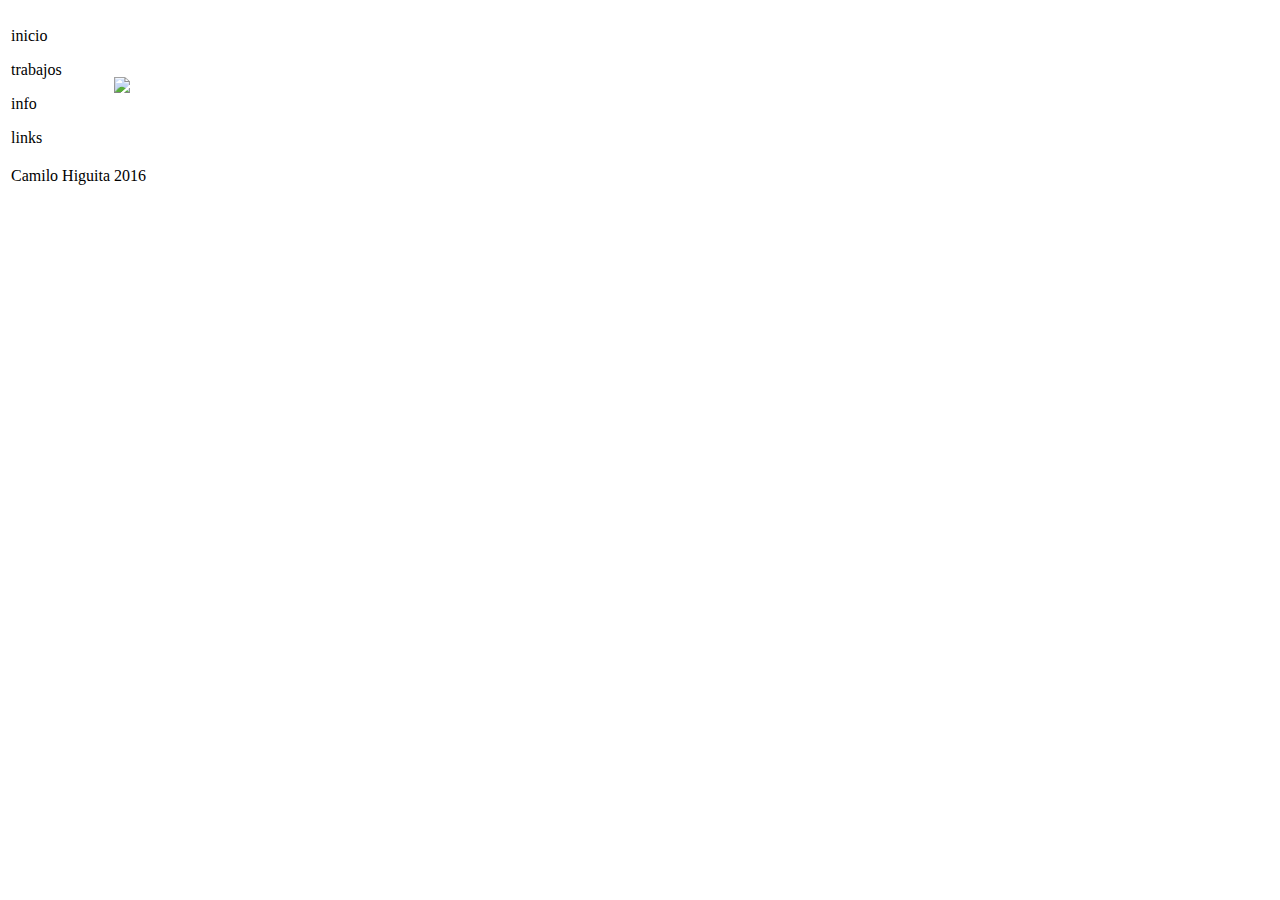
==== index.html @ 1ae66495 "Started home page" ====
<!DOCTYPE html>
<html>
<head>
<title>Camilo Higuita</title>
<link type="text/css" rel="stylesheet" href="stylesheet.css"/>
</head>

<body>
    <div class="main-page">
        <table>
          <tr>
            <td class="sidebar_column"><!--here the sidebar-->
                <div class="sidebar">
                    <p>inicio</p>
                    <p>trabajos</p>
                    <p>info</p>
                    <p>links</p>                    
                </div>
            </td>
            <td class="test">
                <div class="img">
                    <img src="http://payload385.cargocollective.com/1/19/621419/10009710/a-11_2557.jpg"/>
                </div>
            </td><!--here the content area-->
          </tr>
            <tr  class="bottom">
                <td colspan="2" >Camilo Higuita 2016</td>
            </tr>
        </table>
    </div>
</body>
</html>
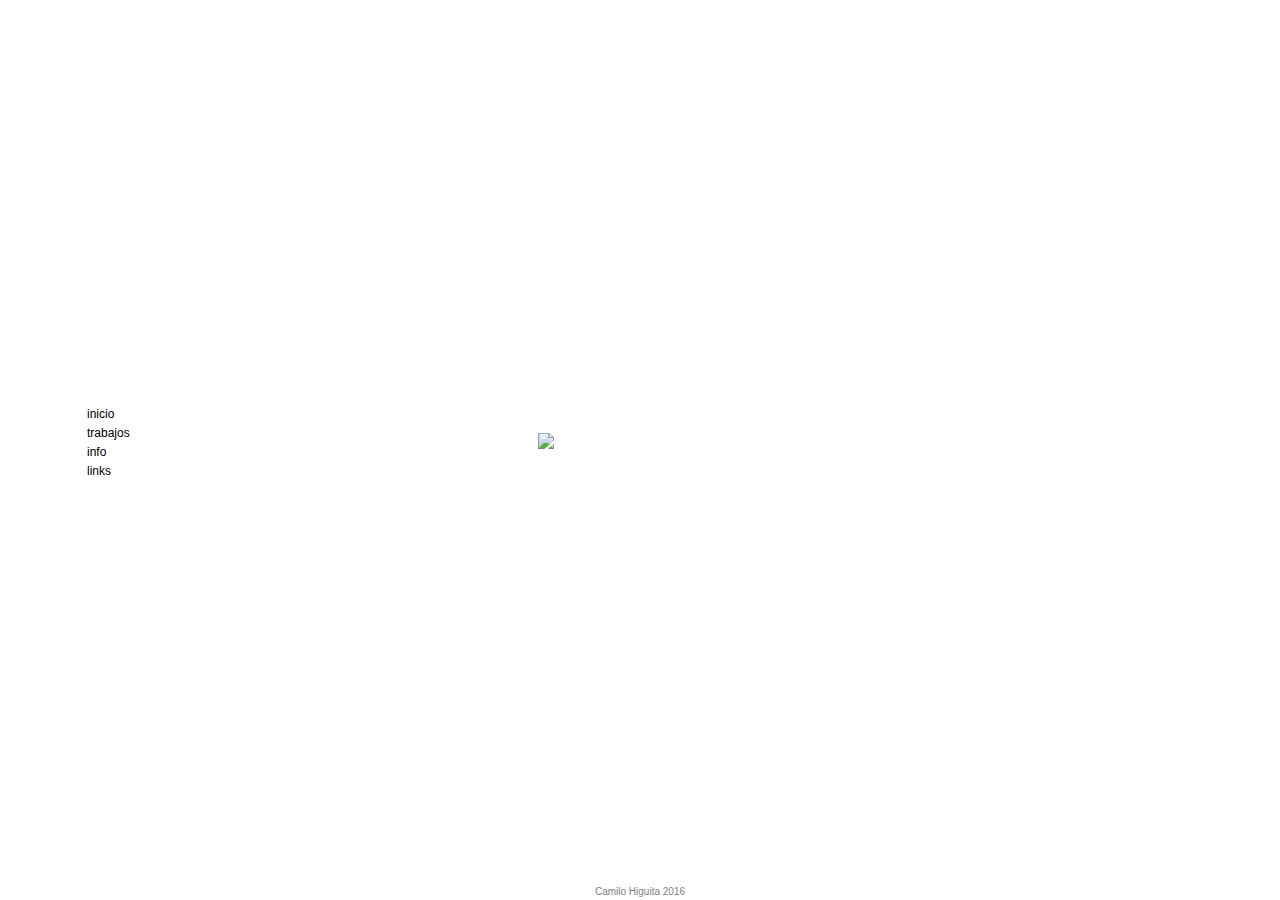
==== commit bdabf62d: "update to take style" ====
--- a/index.html
+++ b/index.html
@@ -2,7 +2,7 @@
 <html>
 <head>
 <title>Camilo Higuita</title>
-<link type="text/css" rel="stylesheet" href="stylesheet.css"/>
+<link type="text/css" rel="stylesheet" href="stylesheets/stylesheet.css"/>
 </head>
 
 <body>
--- a/stylesheets/stylesheet.css
+++ b/stylesheets/stylesheet.css
@@ -0,0 +1,78 @@
+*
+{
+   
+     box-sizing: border-box;
+}
+body, html {
+margin: 0px;
+padding: 0px;
+width: 100%;
+height:100%;
+}
+
+body {
+
+color: #000000;
+font-family: Arial, Helvetica, sans-serif;
+font-size: 12px;
+  
+
+}
+.main-page{
+width: 100%;
+height:100%;
+}
+table
+{    
+   width: 100%;
+height:100%;
+}
+.test{
+width: 80%;
+height:100%;
+}
+/*.sidebar_column
+{
+position:fixed;
+}*/
+/*table,
+td{
+border: 1px dashed green;
+}*/
+.sidebar_column
+{
+padding:80px;
+}
+.sidebar
+{
+    font-family:Helvetica;
+    font-size: 12px;
+}
+.sidebar p
+{
+	padding:0px;
+	margin:5px;
+}
+.bottom{
+text-align:center;
+color:gray;
+font-size:10px;
+}
+/*.img:hover {
+-webkit-transform:scale(1.2); transform:scale(1.2);
+}*/
+.img
+{
+display: block;
+    margin-left: auto;
+    margin-right: auto;
+  max-width: 500px;
+  padding:20px;
+}
+
+.img img{
+max-width: 100%;
+height: auto;
+width: auto\9; 
+
+}
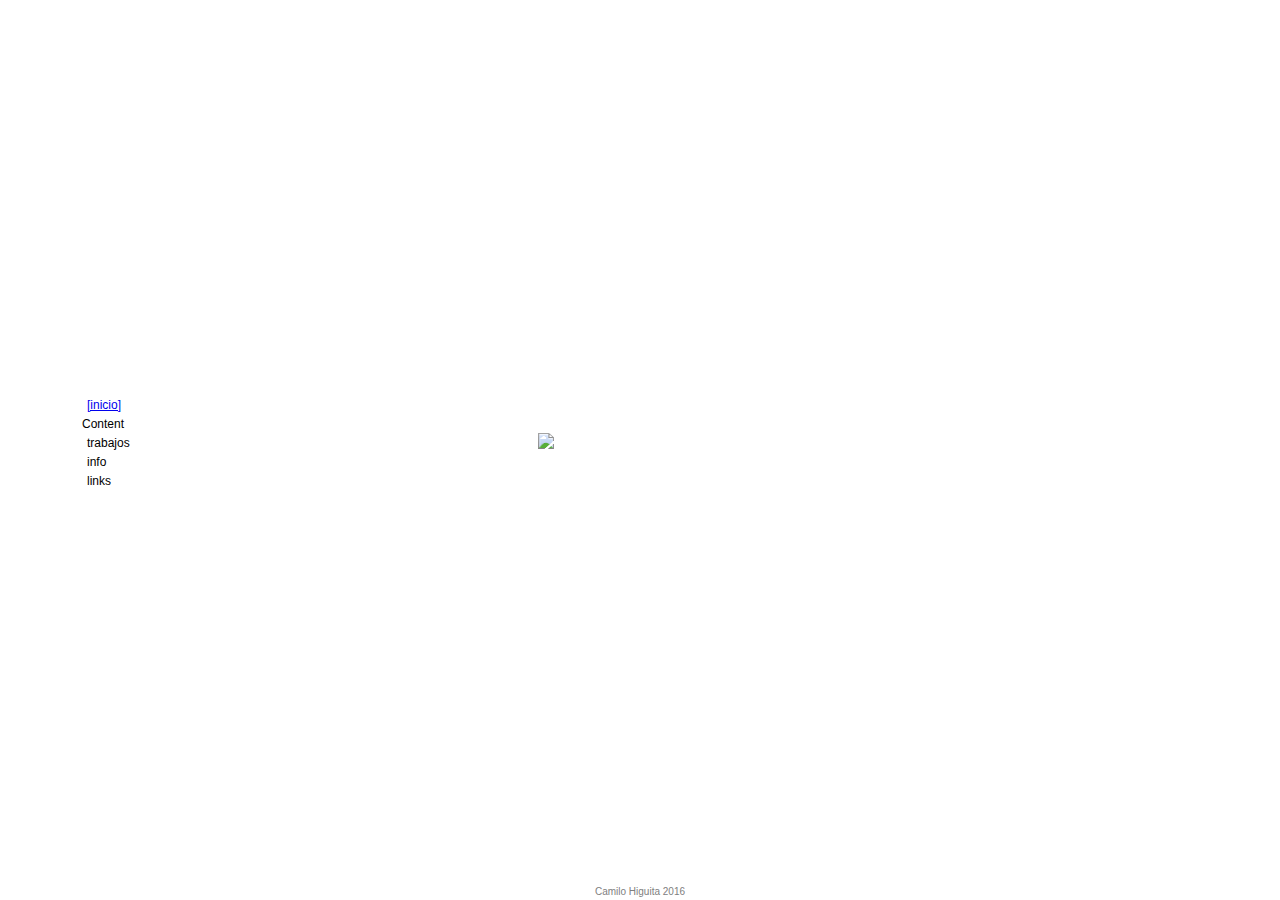
==== commit 36287088: "new page" ====
--- a/index.html
+++ b/index.html
@@ -11,7 +11,7 @@
           <tr>
             <td class="sidebar_column"><!--here the sidebar-->
                 <div class="sidebar">
-                    <p>inicio</p>
+                    <p><a href="inicio.html"class="show">[inicio]</a> <div id="cont">Content</div></p>
                     <p>trabajos</p>
                     <p>info</p>
                     <p>links</p>                    
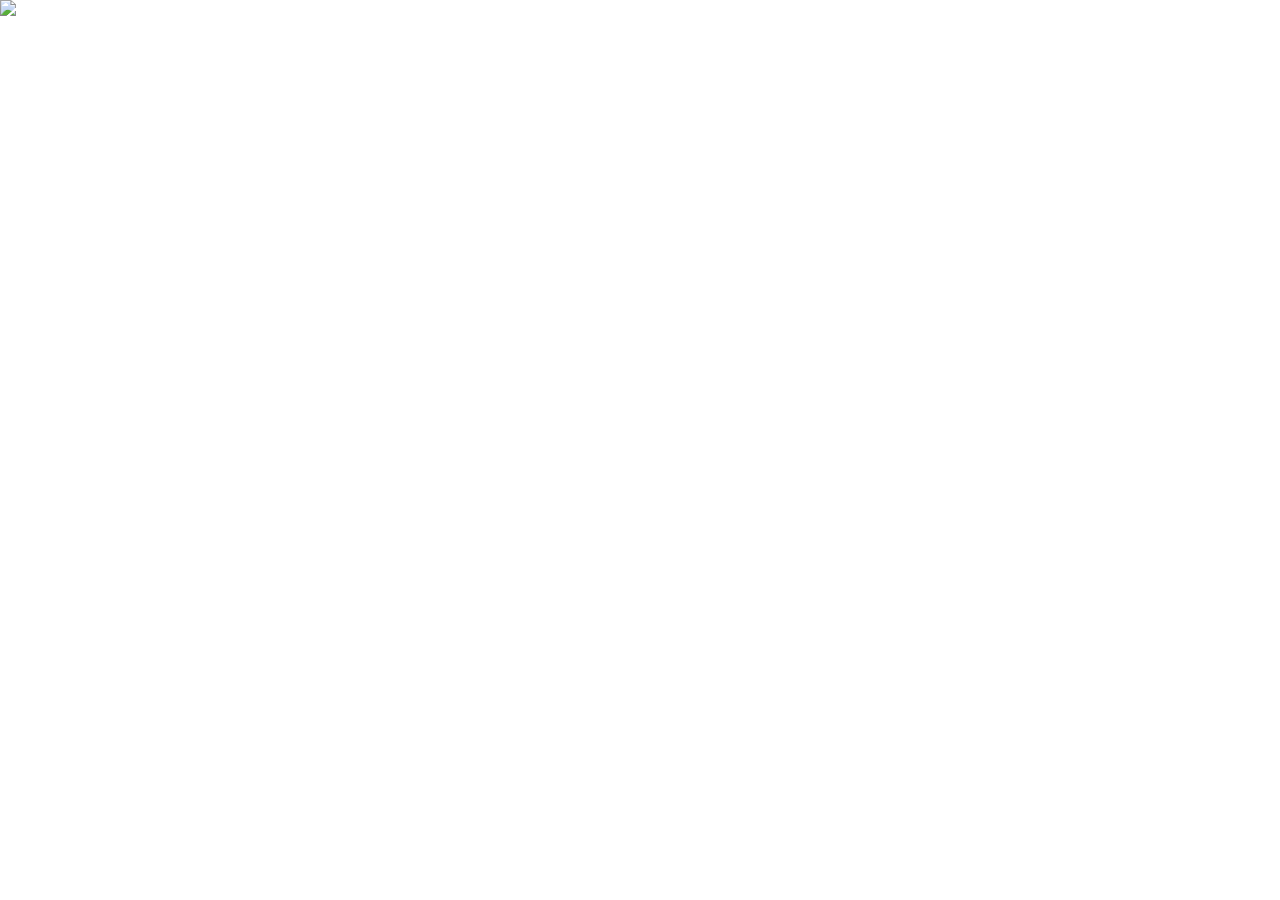
==== commit a9442ee7: "Update index.html" ====
--- a/index.html
+++ b/index.html
@@ -7,26 +7,7 @@
 
 <body>
     <div class="main-page">
-        <table>
-          <tr>
-            <td class="sidebar_column"><!--here the sidebar-->
-                <div class="sidebar">
-                    <p><a href="inicio.html"class="show">[inicio]</a> <div id="cont">Content</div></p>
-                    <p>trabajos</p>
-                    <p>info</p>
-                    <p>links</p>                    
-                </div>
-            </td>
-            <td class="test">
-                <div class="img">
-                    <img src="http://payload385.cargocollective.com/1/19/621419/10009710/a-11_2557.jpg"/>
-                </div>
-            </td><!--here the content area-->
-          </tr>
-            <tr  class="bottom">
-                <td colspan="2" >Camilo Higuita 2016</td>
-            </tr>
-        </table>
+        <img src=img/main.png /> 
     </div>
 </body>
 </html>
--- a/stylesheets/stylesheet.css
+++ b/stylesheets/stylesheet.css
@@ -28,7 +28,7 @@
 height:100%;
 }
 .test{
-width: 80%;
+width: 100%;
 height:100%;
 }
 /*.sidebar_column
@@ -47,12 +47,15 @@
 {
     font-family:Helvetica;
     font-size: 12px;
+    
 }
 .sidebar p
 {
 	padding:0px;
 	margin:5px;
 }
+#cont {display: inline; }
+  
 .bottom{
 text-align:center;
 color:gray;
@@ -76,3 +79,4 @@
 width: auto\9; 
 
 }
+
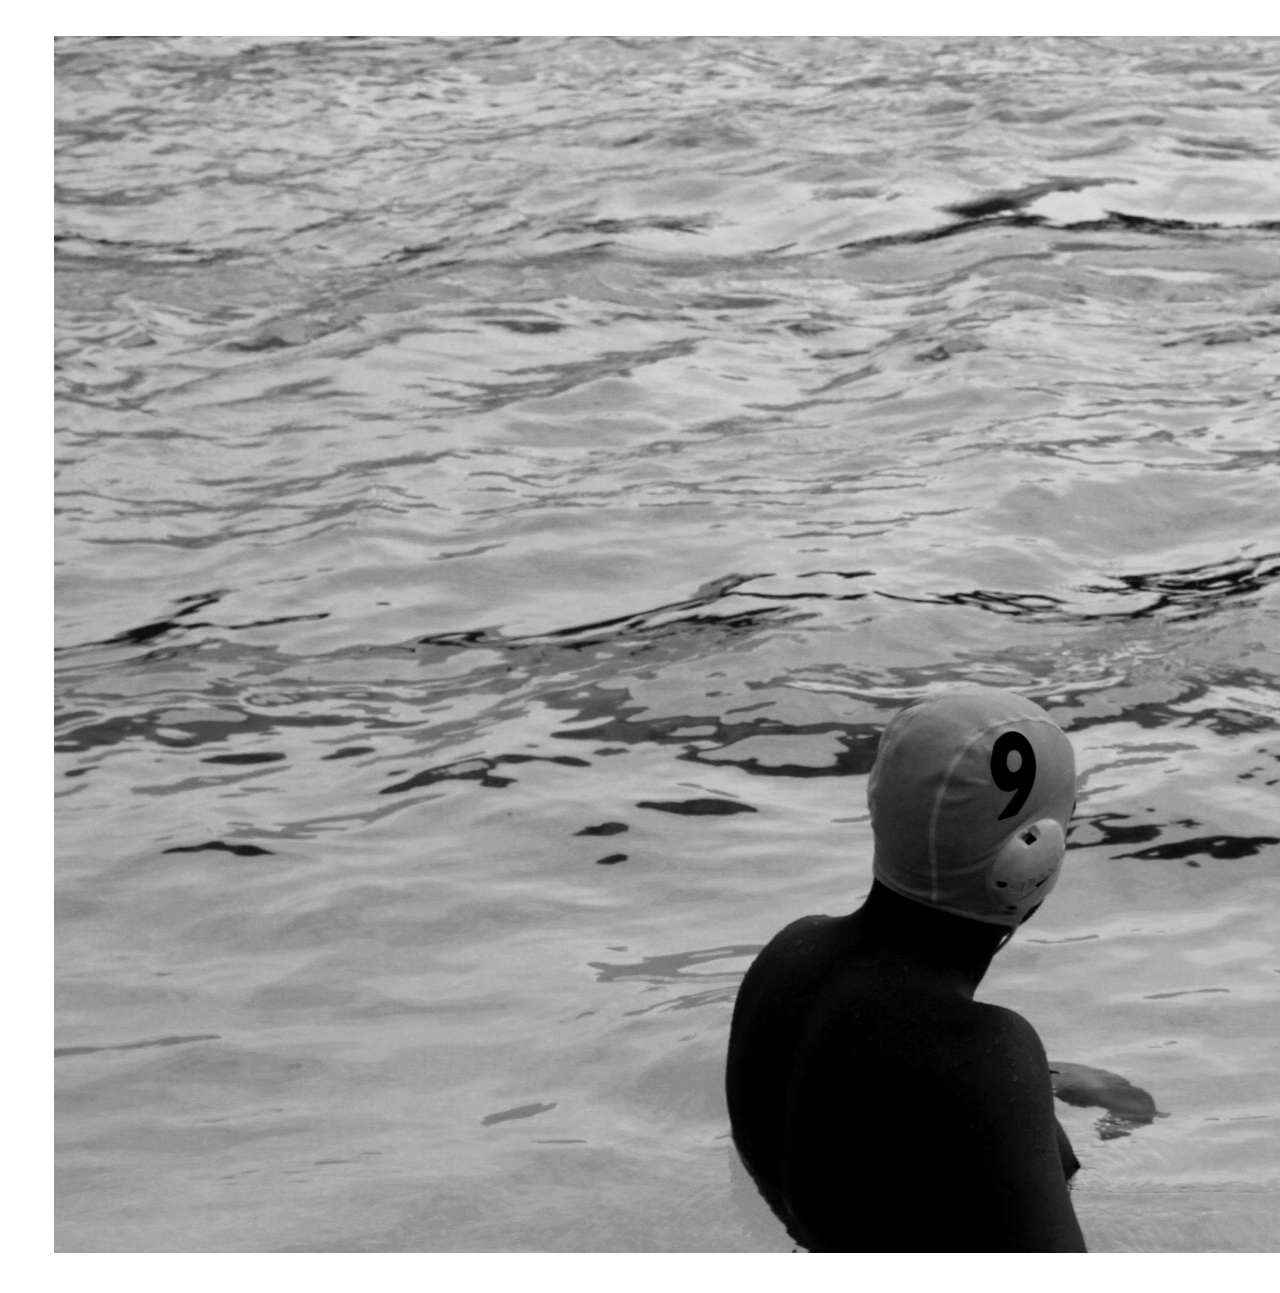
==== commit ea237d1b: "Update index.html" ====
--- a/index.html
+++ b/index.html
@@ -7,7 +7,7 @@
 
 <body>
     <div class="main-page">
-        <img src=img/main.png /> 
+        <img src=img/90kid//main.png /> 
     </div>
 </body>
 </html>
--- a/stylesheets/stylesheet.css
+++ b/stylesheets/stylesheet.css
@@ -66,11 +66,8 @@
 }*/
 .img
 {
-display: block;
-    margin-left: auto;
-    margin-right: auto;
-  max-width: 500px;
-  padding:20px;
+width:100px;
+height:auto;
 }
 
 .img img{
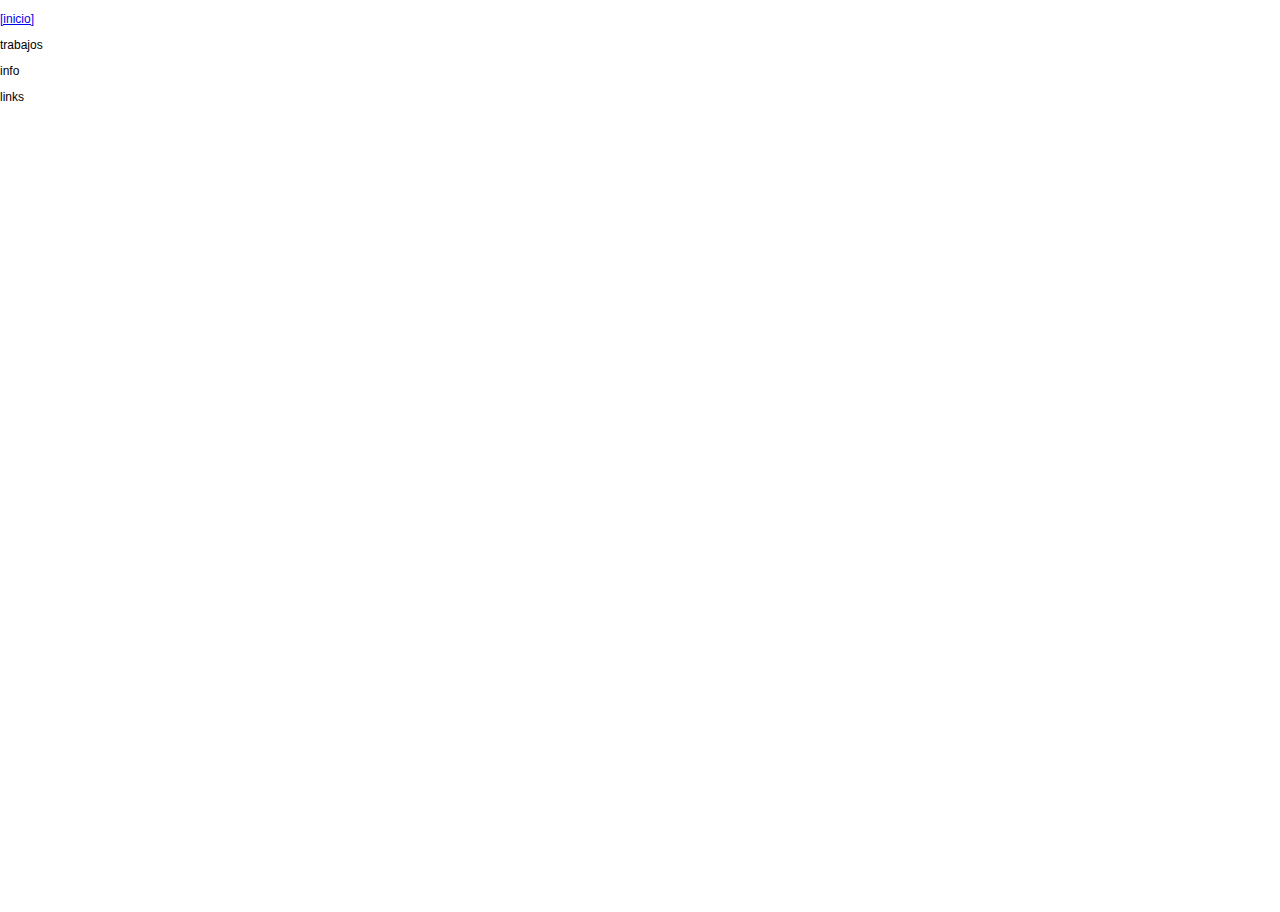
==== commit 90083c3d: "change style" ====
--- a/index.html
+++ b/index.html
@@ -7,7 +7,16 @@
 
 <body>
     <div class="main-page">
-        <img src=img/90kid//main.png /> 
-    </div>
+        
+               <div class="menu">
+                    <p><a href="inicio.html"class="show">[inicio]</a></p>
+                    <p>trabajos</p>
+                    <p>info</p>
+                    <p>links</p>                    
+                </div>
+          
+              
+           <!--here the content area-->
+      </div>
 </body>
 </html>
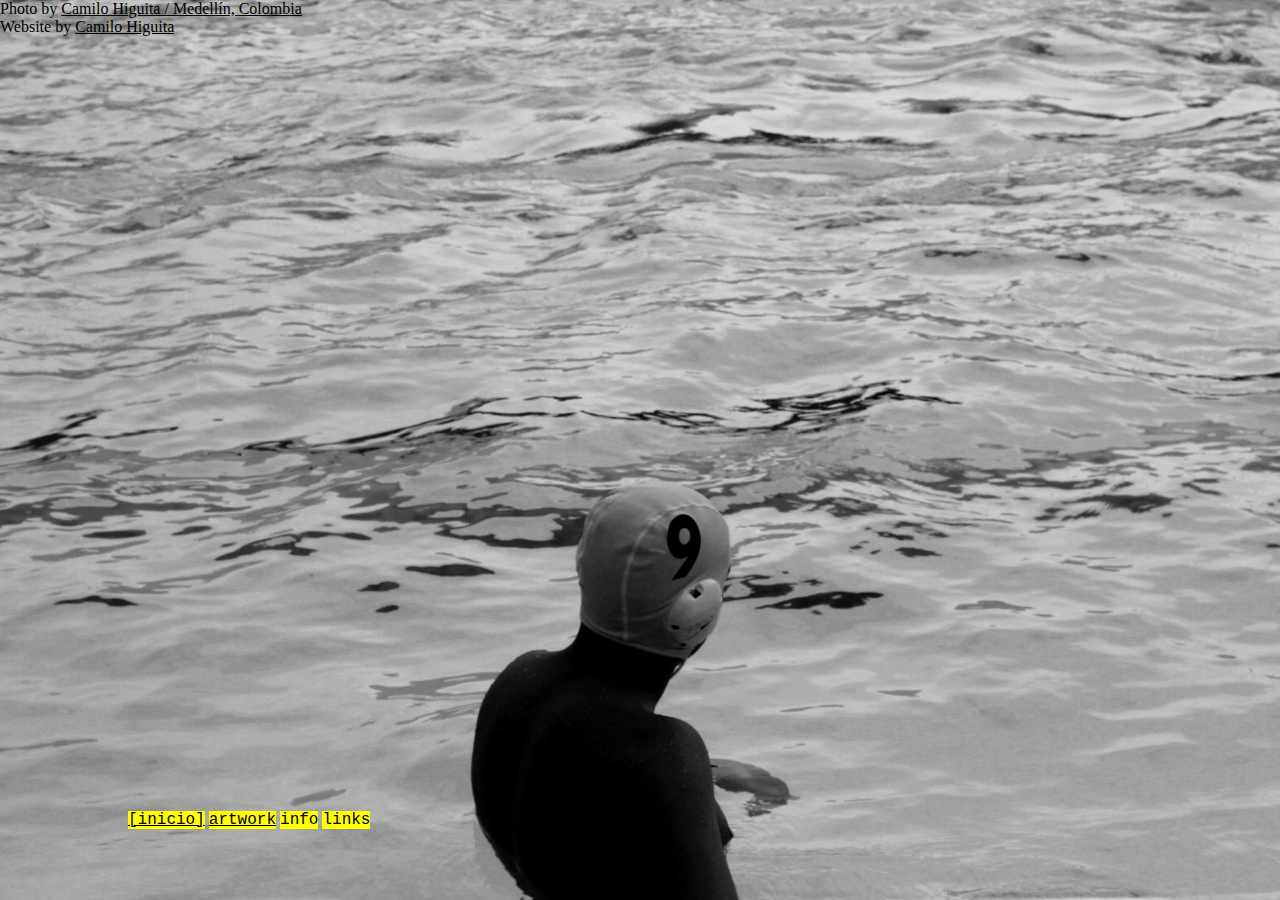
==== commit db16d2ac: "Add files via upload" ====
--- a/index.html
+++ b/index.html
@@ -1,5 +1,5 @@
 <!DOCTYPE html>
-<html>
+<html id="main">
 <head>
 <title>Camilo Higuita</title>
 <link type="text/css" rel="stylesheet" href="stylesheets/stylesheet.css"/>
@@ -9,12 +9,15 @@
     <div class="main-page">
         
                <div class="menu">
-                    <p><a href="inicio.html"class="show">[inicio]</a></p>
-                    <p>trabajos</p>
+                    <p><a href="inicio.html">[inicio]</a></p>
+                    <p><a href="trabajos.html">artwork</a></p>
                     <p>info</p>
                     <p>links</p>                    
                 </div>
-          
+          <div class="credits">
+		Photo by <a href="index.html" target=_blank>Camilo Higuita / Medellín, Colombia</a><br/>
+		Website by <a href="http://www.minddesign.info" target=_blank>Camilo Higuita</a>
+	</div>
               
            <!--here the content area-->
       </div>
--- a/stylesheets/stylesheet.css
+++ b/stylesheets/stylesheet.css
@@ -1,7 +1,17 @@
 *
 {
-   
+    
      box-sizing: border-box;
+}
+#main
+{
+ background:  url('http://milohr.github.io/Camilo-Higuita/img/90kid//main-bw.jpg') no-repeat center center fixed; 
+  -webkit-background-size: cover;
+  -moz-background-size: cover;
+  -o-background-size: cover;
+  background-size: cover;
+   	position:fixed;
+
 }
 body, html {
 margin: 0px;
@@ -10,70 +20,34 @@
 height:100%;
 }
 
-body {
 
-color: #000000;
-font-family: Arial, Helvetica, sans-serif;
-font-size: 12px;
-  
+.menu
+{
+	float:left;
+	display:inline;
+	position:fixed;
+	left:10%;
+	top:90%;
+}
 
+.menu p
+{	display:inline;
+	color:black;
+	background-color:yellow;
+	font-size: 1em;
+	font-family: Courier;
 }
-.main-page{
-width: 100%;
-height:100%;
+a:link,
+a:visited
+{
+	color:black;
 }
-table
-{    
-   width: 100%;
-height:100%;
-}
-.test{
-width: 100%;
-height:100%;
-}
-/*.sidebar_column
-{
-position:fixed;
-}*/
-/*table,
-td{
-border: 1px dashed green;
-}*/
-.sidebar_column
-{
-padding:80px;
-}
-.sidebar
-{
-    font-family:Helvetica;
-    font-size: 12px;
-    
-}
-.sidebar p
-{
-	padding:0px;
-	margin:5px;
-}
-#cont {display: inline; }
-  
-.bottom{
-text-align:center;
-color:gray;
-font-size:10px;
+
+a:hover{
+color:black;
 }
 /*.img:hover {
 -webkit-transform:scale(1.2); transform:scale(1.2);
 }*/
-.img
-{
-width:100px;
-height:auto;
-}
 
-.img img{
-max-width: 100%;
-height: auto;
-width: auto\9; 
 
-}
-
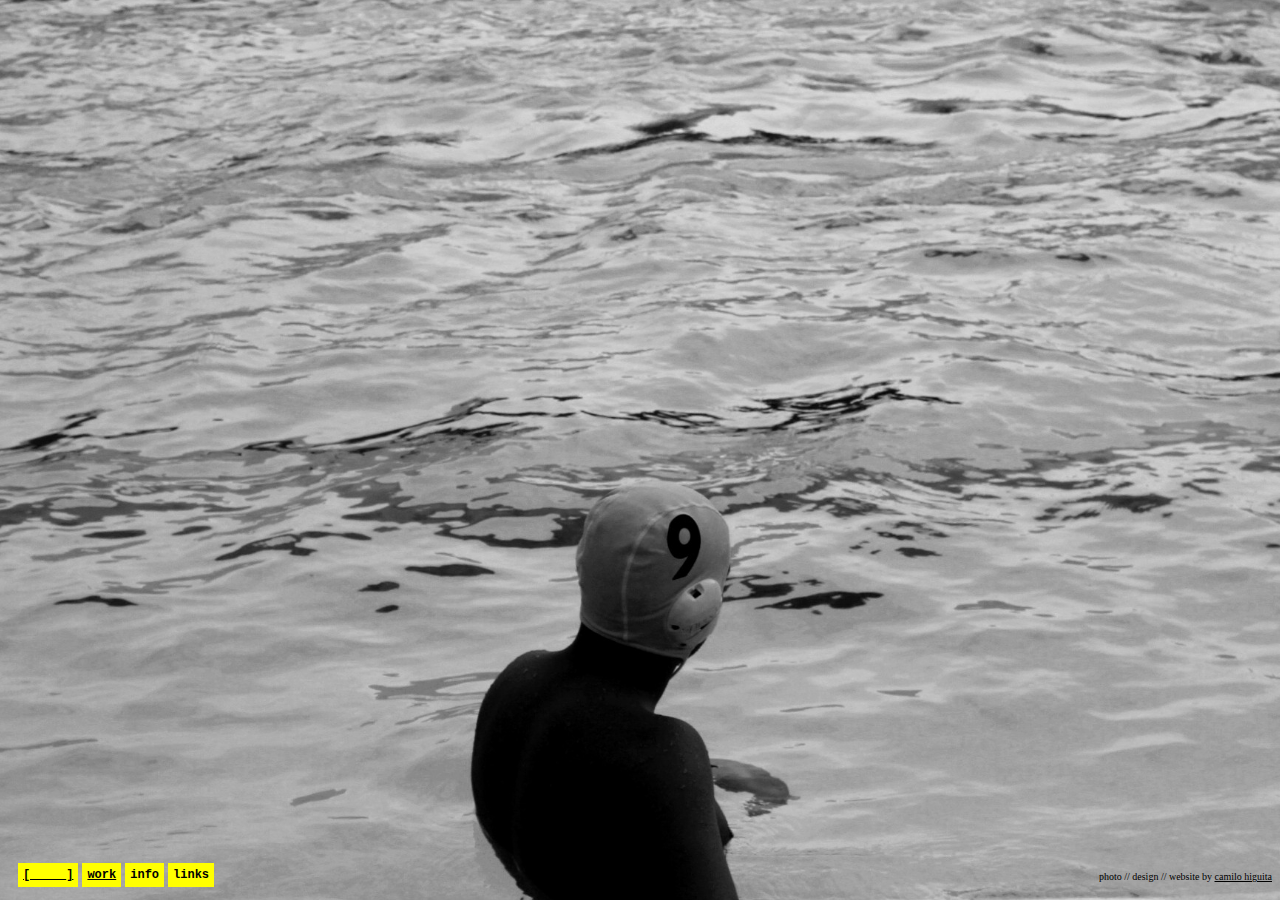
==== commit 5b528515: "Add files via upload" ====
--- a/index.html
+++ b/index.html
@@ -9,14 +9,14 @@
     <div class="main-page">
         
                <div class="menu">
-                    <p><a href="inicio.html">[inicio]</a></p>
-                    <p><a href="trabajos.html">artwork</a></p>
+                    <p><a href="inicio.html">[_____]</a></p>
+                    <p><a href="trabajos.html">work</a></p>
                     <p>info</p>
                     <p>links</p>                    
                 </div>
           <div class="credits">
-		Photo by <a href="index.html" target=_blank>Camilo Higuita / Medellín, Colombia</a><br/>
-		Website by <a href="http://www.minddesign.info" target=_blank>Camilo Higuita</a>
+		photo // design // website by <a href="index.html" target=_blank>camilo higuita</a><br/>
+		
 	</div>
               
            <!--here the content area-->
--- a/stylesheets/stylesheet.css
+++ b/stylesheets/stylesheet.css
@@ -23,19 +23,23 @@
 
 .menu
 {
-	float:left;
-	display:inline;
-	position:fixed;
-	left:10%;
-	top:90%;
+
+position:absolute;
+left:18px;
+	
+	bottom: 18px;
+	
 }
 
 .menu p
 {	display:inline;
 	color:black;
 	background-color:yellow;
-	font-size: 1em;
+	font-size: 12px;
 	font-family: Courier;
+	font-weight: bold;
+	padding:5px;
+
 }
 a:link,
 a:visited
@@ -50,4 +54,9 @@
 -webkit-transform:scale(1.2); transform:scale(1.2);
 }*/
 
-
+.credits {
+position:absolute;
+	font-size:10px;
+	right:8px;
+	bottom: 18px;
+}
